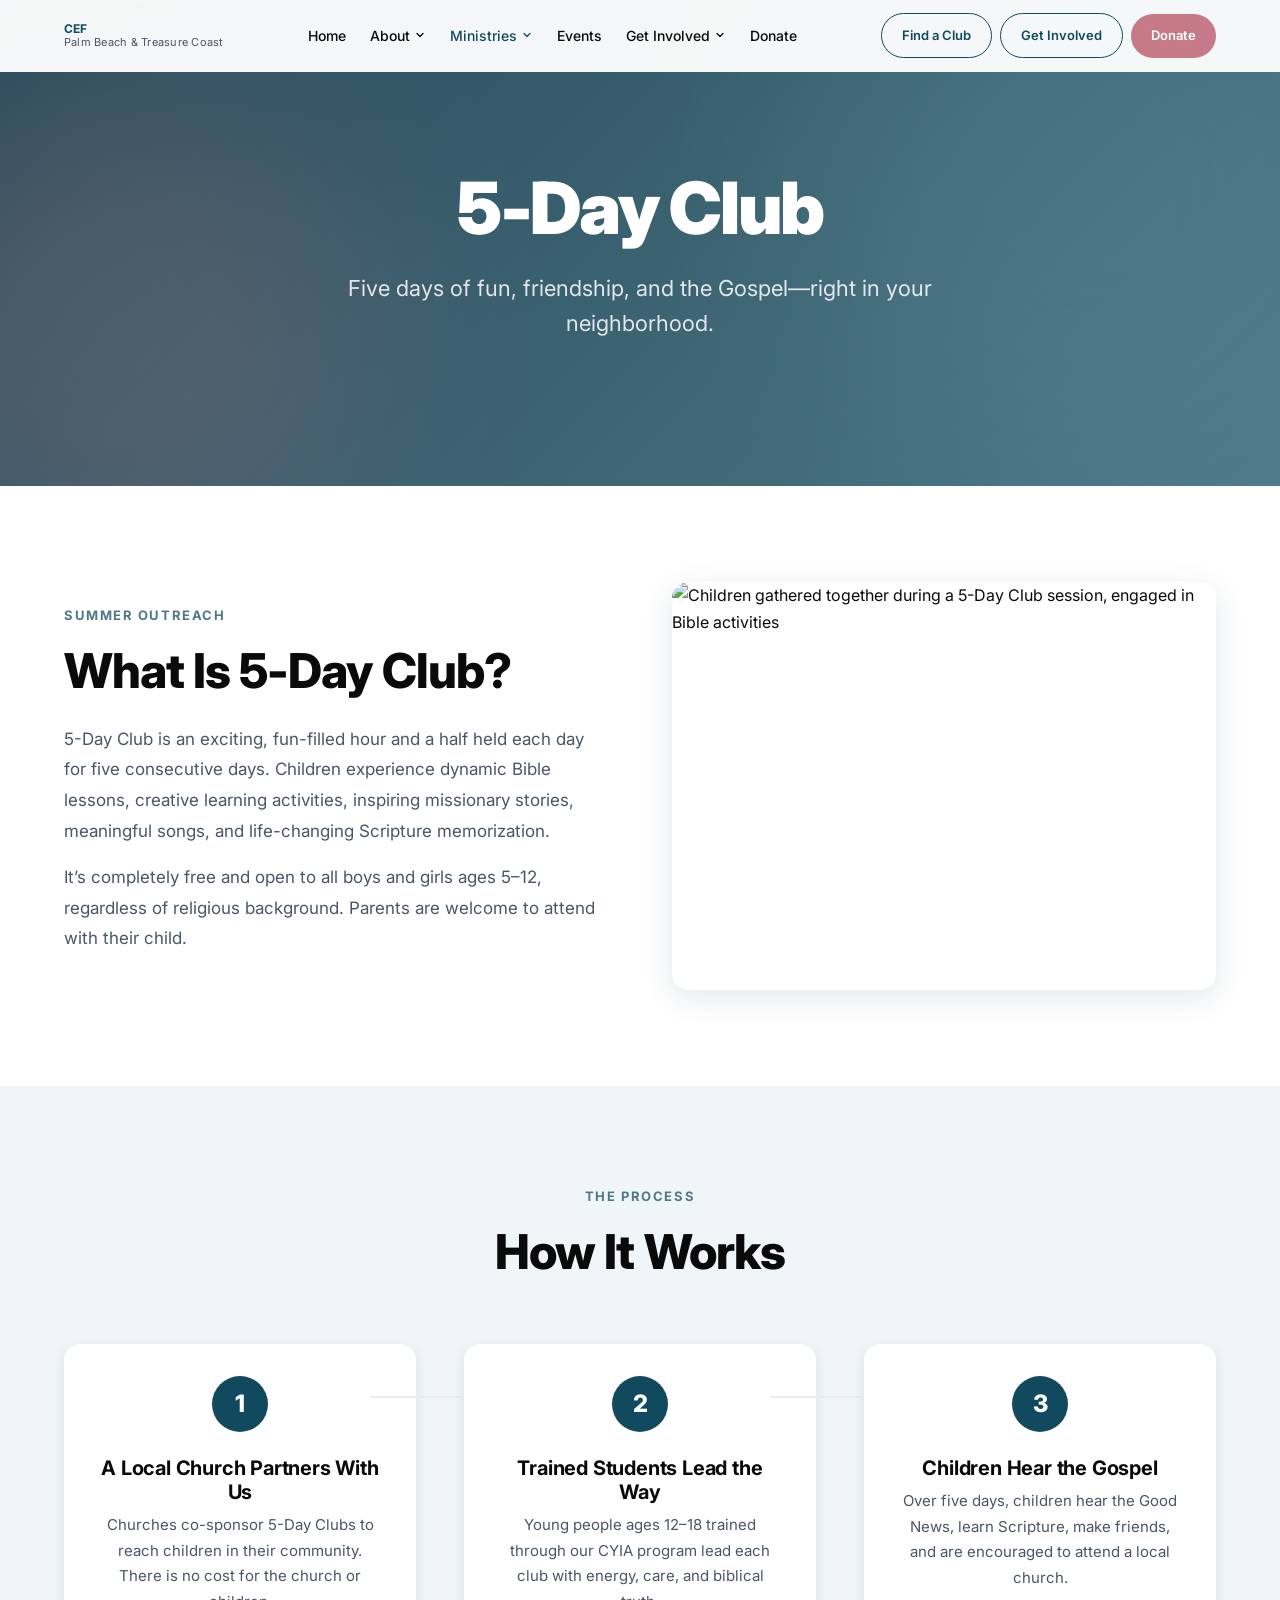
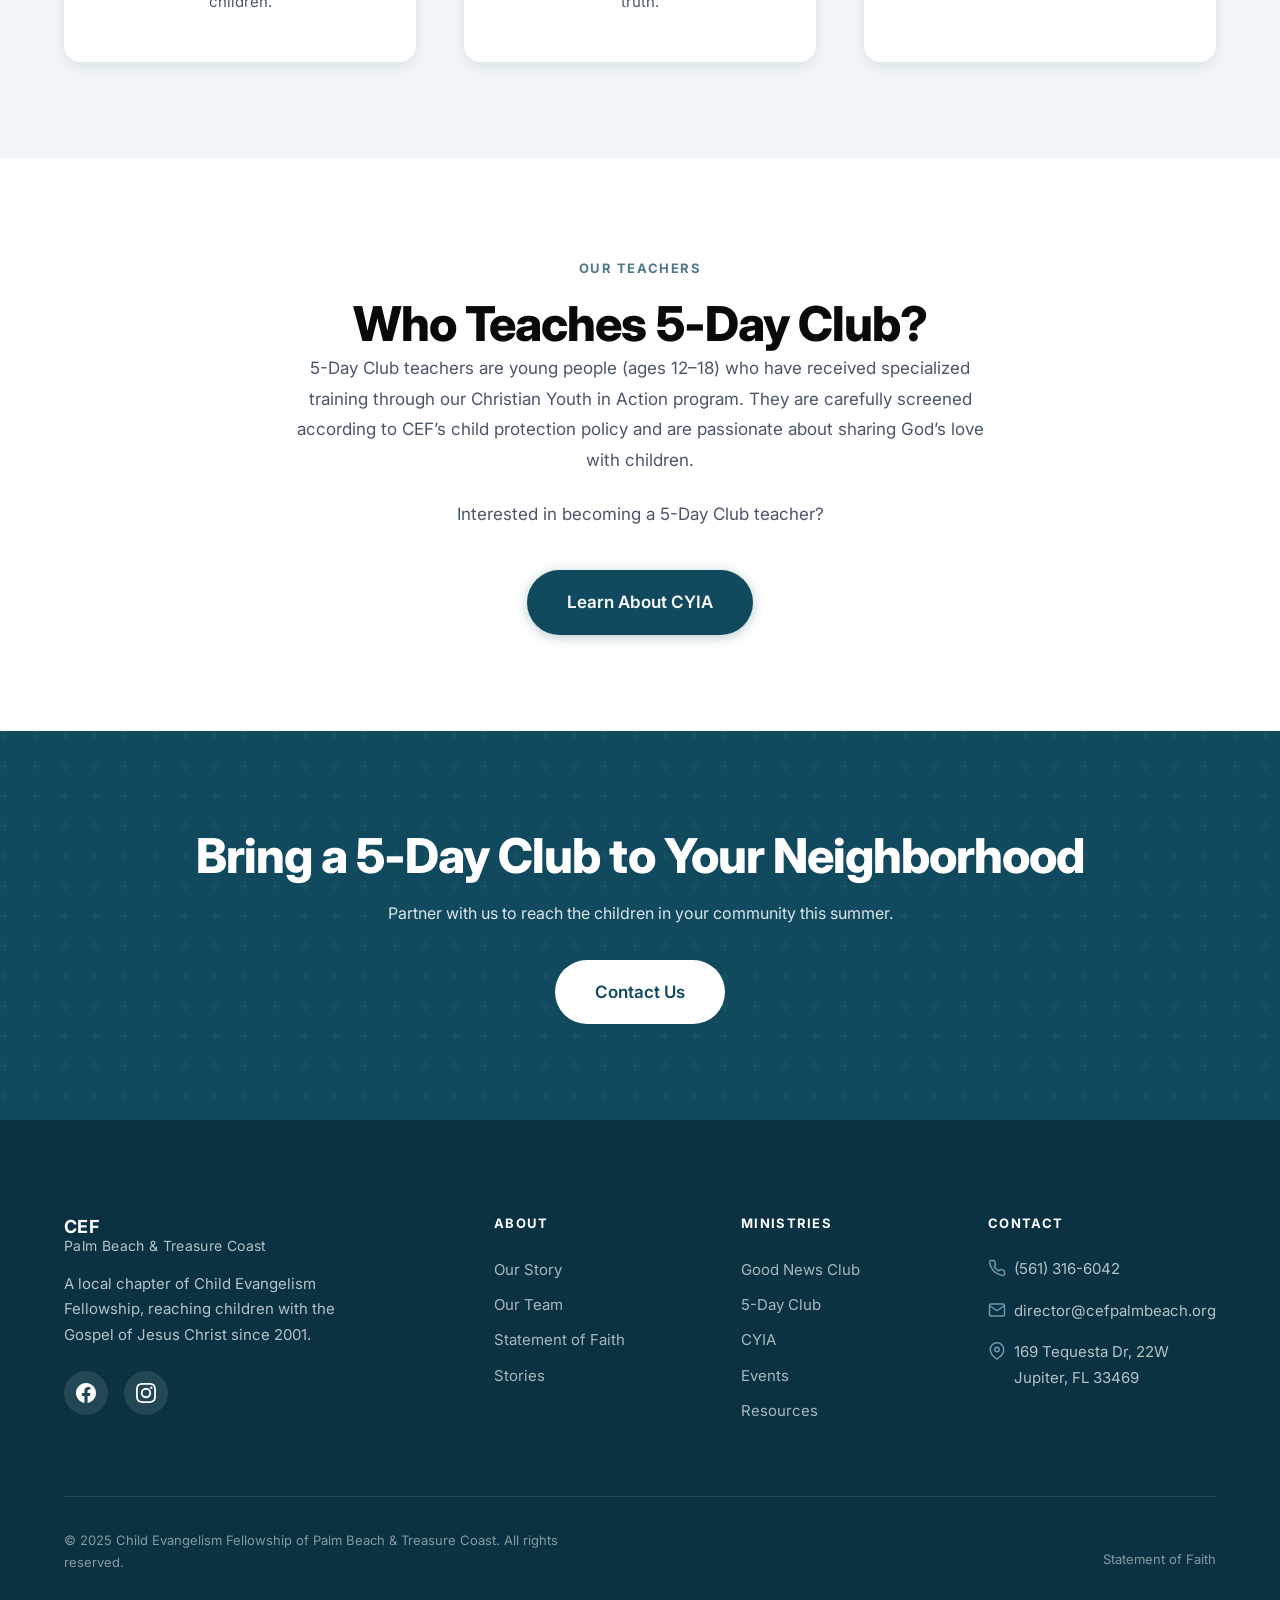
==== pages/5-day-club.html @ 7888cba0 "Initial build: CEF Palm Beach & Treasure Coast full site rebuild 14-page static site for Child Evang" ====
<!DOCTYPE html>
<html lang="en">
<head>
  <meta charset="UTF-8">
  <meta name="viewport" content="width=device-width, initial-scale=1.0">
  <title>5-Day Club | Summer Outreach | CEF Palm Beach</title>
  <meta name="description" content="5-Day Club brings exciting Bible lessons, songs, and activities to children ages 5-12 during five consecutive summer days across Palm Beach County.">
  <link rel="canonical" href="https://www.cefpalmbeach.org/pages/5-day-club.html">

  <!-- Open Graph -->
  <meta property="og:title" content="5-Day Club | Summer Outreach | CEF Palm Beach">
  <meta property="og:description" content="5-Day Club brings exciting Bible lessons, songs, and activities to children ages 5-12 during five consecutive summer days across Palm Beach County.">
  <meta property="og:type" content="website">
  <meta property="og:url" content="https://www.cefpalmbeach.org/pages/5-day-club.html">
  <meta property="og:image" content="https://www.cefpalmbeach.org/assets/images/5-day-club.jpg">
  <meta property="og:site_name" content="CEF Palm Beach &amp; Treasure Coast">

  <!-- Google Fonts -->
  <link rel="preconnect" href="https://fonts.googleapis.com">
  <link rel="preconnect" href="https://fonts.gstatic.com" crossorigin>
  <link href="https://fonts.googleapis.com/css2?family=Inter:wght@300;400;500;600;700;800;900&display=swap" rel="stylesheet">

  <!-- Styles -->
  <link rel="stylesheet" href="../css/styles.css">

  <!-- Page-Specific Styles -->
  <style>
    /* Two-Column Content Block */
    .content-split {
      display: grid;
      grid-template-columns: 1fr 1fr;
      gap: var(--space-3xl);
      align-items: center;
    }

    .content-split__text h2 {
      margin-bottom: var(--space-lg);
    }

    .content-split__text p {
      font-size: 1.0625rem;
      line-height: 1.8;
      color: var(--color-text-muted);
    }

    .content-split__image {
      border-radius: var(--radius-lg);
      overflow: hidden;
      box-shadow: var(--shadow-lg);
    }

    .content-split__image img {
      width: 100%;
      height: 100%;
      object-fit: cover;
      aspect-ratio: 4 / 3;
    }

    /* Steps Section */
    .steps {
      display: grid;
      grid-template-columns: repeat(3, 1fr);
      gap: var(--space-2xl);
      counter-reset: step-counter;
    }

    .step {
      text-align: center;
      padding: var(--space-xl);
      background: var(--color-white);
      border-radius: var(--radius-lg);
      box-shadow: var(--shadow-md);
      position: relative;
      transition: transform var(--duration-normal), box-shadow var(--duration-normal);
    }

    .step:hover {
      transform: translateY(-4px);
      box-shadow: var(--shadow-lg);
    }

    .step__number {
      counter-increment: step-counter;
      width: 56px;
      height: 56px;
      border-radius: 50%;
      background: var(--color-primary);
      color: var(--color-white);
      display: inline-flex;
      align-items: center;
      justify-content: center;
      font-size: 1.5rem;
      font-weight: 800;
      margin-bottom: var(--space-lg);
    }

    .step__title {
      font-size: 1.25rem;
      font-weight: 700;
      color: var(--color-text);
      margin-bottom: var(--space-sm);
    }

    .step__text {
      font-size: 0.9375rem;
      line-height: 1.7;
      color: var(--color-text-muted);
    }

    /* Who Teaches Section */
    .who-teaches {
      max-width: 720px;
      margin: 0 auto;
      text-align: center;
    }

    .who-teaches p {
      font-size: 1.0625rem;
      line-height: 1.8;
      color: var(--color-text-muted);
      margin-bottom: var(--space-lg);
    }

    .who-teaches .btn {
      margin-top: var(--space-md);
    }

    @media (max-width: 768px) {
      .content-split {
        grid-template-columns: 1fr;
        gap: var(--space-xl);
      }

      .content-split__image {
        order: -1;
      }

      .steps {
        grid-template-columns: 1fr;
        gap: var(--space-lg);
      }
    }
  </style>
</head>
<body>

  <!-- Skip Link -->
  <a href="#main-content" class="skip-link">Skip to main content</a>

  <!-- ============================================
       HEADER
       ============================================ -->
  <header class="header" role="banner">
    <div class="header__inner">
      <!-- Logo -->
      <a href="../index.html" class="header__logo" aria-label="CEF Palm Beach &amp; Treasure Coast - Home">
        <div class="header__logo-text">
          CEF
          <span>Palm Beach &amp; Treasure Coast</span>
        </div>
      </a>

      <!-- Desktop Navigation -->
      <nav class="nav" aria-label="Main navigation">
        <ul class="nav__list">
          <li class="nav__item">
            <a href="../index.html" class="nav__link">Home</a>
          </li>
          <li class="nav__item">
            <a href="our-team.html" class="nav__link" aria-haspopup="true" aria-expanded="false">
              About
              <svg xmlns="http://www.w3.org/2000/svg" viewBox="0 0 24 24" fill="none" stroke="currentColor" stroke-width="2.5" stroke-linecap="round" stroke-linejoin="round" aria-hidden="true"><polyline points="6 9 12 15 18 9"></polyline></svg>
            </a>
            <ul class="nav__dropdown" role="menu">
              <li><a href="../index.html#mission" class="nav__dropdown-link" role="menuitem">Our Story</a></li>
              <li><a href="statement-of-faith.html" class="nav__dropdown-link" role="menuitem">Statement of Faith</a></li>
              <li><a href="our-team.html" class="nav__dropdown-link" role="menuitem">Our Team</a></li>
              <li><a href="stories.html" class="nav__dropdown-link" role="menuitem">Stories</a></li>
            </ul>
          </li>
          <li class="nav__item">
            <a href="ministries.html" class="nav__link nav__link--active" aria-haspopup="true" aria-expanded="false">
              Ministries
              <svg xmlns="http://www.w3.org/2000/svg" viewBox="0 0 24 24" fill="none" stroke="currentColor" stroke-width="2.5" stroke-linecap="round" stroke-linejoin="round" aria-hidden="true"><polyline points="6 9 12 15 18 9"></polyline></svg>
            </a>
            <ul class="nav__dropdown" role="menu">
              <li><a href="good-news-club.html" class="nav__dropdown-link" role="menuitem">Good News Club</a></li>
              <li><a href="5-day-club.html" class="nav__dropdown-link" role="menuitem">5-Day Club</a></li>
              <li><a href="cyia.html" class="nav__dropdown-link" role="menuitem">CYIA</a></li>
              <li><a href="nextgen.html" class="nav__dropdown-link" role="menuitem">NextGen</a></li>
            </ul>
          </li>
          <li class="nav__item">
            <a href="events.html" class="nav__link">Events</a>
          </li>
          <li class="nav__item">
            <a href="volunteer.html" class="nav__link" aria-haspopup="true" aria-expanded="false">
              Get Involved
              <svg xmlns="http://www.w3.org/2000/svg" viewBox="0 0 24 24" fill="none" stroke="currentColor" stroke-width="2.5" stroke-linecap="round" stroke-linejoin="round" aria-hidden="true"><polyline points="6 9 12 15 18 9"></polyline></svg>
            </a>
            <ul class="nav__dropdown" role="menu">
              <li><a href="volunteer.html" class="nav__dropdown-link" role="menuitem">Volunteer</a></li>
              <li><a href="pray.html" class="nav__dropdown-link" role="menuitem">Pray</a></li>
              <li><a href="resources.html" class="nav__dropdown-link" role="menuitem">Resources</a></li>
            </ul>
          </li>
          <li class="nav__item">
            <a href="donate.html" class="nav__link">Donate</a>
          </li>
        </ul>
      </nav>

      <!-- Header CTAs -->
      <div class="header__ctas">
        <a href="good-news-club.html#find" class="header__cta header__cta--outline">Find a Club</a>
        <a href="volunteer.html" class="header__cta header__cta--outline">Get Involved</a>
        <a href="donate.html" class="header__cta header__cta--accent">Donate</a>
      </div>

      <!-- Mobile Menu Toggle -->
      <button class="menu-toggle" aria-label="Toggle navigation menu" aria-expanded="false" aria-controls="mobile-menu">
        <span></span>
        <span></span>
        <span></span>
      </button>
    </div>
  </header>

  <!-- Mobile Menu -->
  <nav class="mobile-menu" id="mobile-menu" aria-label="Mobile navigation">
    <ul class="mobile-menu__list">
      <li class="mobile-menu__item">
        <a href="../index.html" class="mobile-menu__link">Home</a>
      </li>
      <li class="mobile-menu__item">
        <a href="#" class="mobile-menu__link mobile-menu__toggle">
          About
          <svg xmlns="http://www.w3.org/2000/svg" width="20" height="20" viewBox="0 0 24 24" fill="none" stroke="currentColor" stroke-width="2" stroke-linecap="round" stroke-linejoin="round" aria-hidden="true"><polyline points="6 9 12 15 18 9"></polyline></svg>
        </a>
        <ul class="mobile-menu__sub">
          <li><a href="../index.html#mission">Our Story</a></li>
          <li><a href="statement-of-faith.html">Statement of Faith</a></li>
          <li><a href="our-team.html">Our Team</a></li>
          <li><a href="stories.html">Stories</a></li>
        </ul>
      </li>
      <li class="mobile-menu__item">
        <a href="#" class="mobile-menu__link mobile-menu__toggle">
          Ministries
          <svg xmlns="http://www.w3.org/2000/svg" width="20" height="20" viewBox="0 0 24 24" fill="none" stroke="currentColor" stroke-width="2" stroke-linecap="round" stroke-linejoin="round" aria-hidden="true"><polyline points="6 9 12 15 18 9"></polyline></svg>
        </a>
        <ul class="mobile-menu__sub">
          <li><a href="good-news-club.html">Good News Club</a></li>
          <li><a href="5-day-club.html">5-Day Club</a></li>
          <li><a href="cyia.html">CYIA</a></li>
          <li><a href="nextgen.html">NextGen</a></li>
        </ul>
      </li>
      <li class="mobile-menu__item">
        <a href="events.html" class="mobile-menu__link">Events</a>
      </li>
      <li class="mobile-menu__item">
        <a href="#" class="mobile-menu__link mobile-menu__toggle">
          Get Involved
          <svg xmlns="http://www.w3.org/2000/svg" width="20" height="20" viewBox="0 0 24 24" fill="none" stroke="currentColor" stroke-width="2" stroke-linecap="round" stroke-linejoin="round" aria-hidden="true"><polyline points="6 9 12 15 18 9"></polyline></svg>
        </a>
        <ul class="mobile-menu__sub">
          <li><a href="volunteer.html">Volunteer</a></li>
          <li><a href="pray.html">Pray</a></li>
          <li><a href="resources.html">Resources</a></li>
        </ul>
      </li>
      <li class="mobile-menu__item">
        <a href="donate.html" class="mobile-menu__link">Donate</a>
      </li>
    </ul>
    <div class="mobile-menu__ctas">
      <a href="good-news-club.html#find" class="btn btn--primary">Find a Club</a>
      <a href="volunteer.html" class="btn btn--secondary">Get Involved</a>
      <a href="donate.html" class="btn btn--accent">Donate</a>
    </div>
  </nav>

  <!-- ============================================
       MAIN CONTENT
       ============================================ -->
  <main id="main-content">

    <!-- ============================================
         HERO SECTION
         ============================================ -->
    <section class="hero hero--short" aria-labelledby="hero-heading">
      <div class="hero__bg">
        <img src="../assets/images/5-day-club.jpg"
             alt="Children enjoying outdoor activities during a 5-Day Club summer program"
             width="1920" height="1080">
      </div>
      <div class="hero__overlay"></div>
      <div class="hero__aurora"></div>

      <div class="hero__content">
        <h1 id="hero-heading" class="hero__title">5-Day Club</h1>
        <p class="hero__subtitle">
          Five days of fun, friendship, and the Gospel&mdash;right in your neighborhood.
        </p>
      </div>
    </section>

    <!-- ============================================
         WHAT IS 5-DAY CLUB
         ============================================ -->
    <section class="section" aria-labelledby="what-heading">
      <div class="container">
        <div class="content-split fade-up">
          <div class="content-split__text">
            <span class="section__label">Summer Outreach</span>
            <h2 id="what-heading">What Is 5-Day Club?</h2>
            <p>
              5-Day Club is an exciting, fun-filled hour and a half held each day for five consecutive days. Children experience dynamic Bible lessons, creative learning activities, inspiring missionary stories, meaningful songs, and life-changing Scripture memorization.
            </p>
            <p>
              It&rsquo;s completely free and open to all boys and girls ages 5&ndash;12, regardless of religious background. Parents are welcome to attend with their child.
            </p>
          </div>
          <div class="content-split__image">
            <img src="../assets/images/5-day-club.jpg"
                 alt="Children gathered together during a 5-Day Club session, engaged in Bible activities"
                 width="600" height="450"
                 loading="lazy">
          </div>
        </div>
      </div>
    </section>

    <!-- ============================================
         HOW IT WORKS
         ============================================ -->
    <section class="section section--alt" aria-labelledby="how-heading">
      <div class="container">
        <div class="section__header fade-up">
          <span class="section__label">The Process</span>
          <h2 id="how-heading">How It Works</h2>
        </div>

        <div class="steps stagger">

          <div class="step">
            <div class="step__number">1</div>
            <h3 class="step__title">A Local Church Partners With Us</h3>
            <p class="step__text">Churches co-sponsor 5-Day Clubs to reach children in their community. There is no cost for the church or children.</p>
          </div>

          <div class="step">
            <div class="step__number">2</div>
            <h3 class="step__title">Trained Students Lead the Way</h3>
            <p class="step__text">Young people ages 12&ndash;18 trained through our CYIA program lead each club with energy, care, and biblical truth.</p>
          </div>

          <div class="step">
            <div class="step__number">3</div>
            <h3 class="step__title">Children Hear the Gospel</h3>
            <p class="step__text">Over five days, children hear the Good News, learn Scripture, make friends, and are encouraged to attend a local church.</p>
          </div>

        </div>
      </div>
    </section>

    <!-- ============================================
         WHO TEACHES
         ============================================ -->
    <section class="section" aria-labelledby="teachers-heading">
      <div class="container">
        <div class="who-teaches fade-up">
          <span class="section__label">Our Teachers</span>
          <h2 id="teachers-heading">Who Teaches 5-Day Club?</h2>
          <p>
            5-Day Club teachers are young people (ages 12&ndash;18) who have received specialized training through our Christian Youth in Action program. They are carefully screened according to CEF&rsquo;s child protection policy and are passionate about sharing God&rsquo;s love with children.
          </p>
          <p>Interested in becoming a 5-Day Club teacher?</p>
          <a href="cyia.html" class="btn btn--primary btn--lg">Learn About CYIA</a>
        </div>
      </div>
    </section>

    <!-- ============================================
         CTA BANNER
         ============================================ -->
    <section class="cta-banner" aria-labelledby="cta-heading">
      <div class="container fade-up">
        <h2 id="cta-heading">Bring a 5-Day Club to Your Neighborhood</h2>
        <p>Partner with us to reach the children in your community this summer.</p>
        <a href="mailto:Director@cefpalmbeach.org" class="btn btn--white btn--lg">Contact Us</a>
      </div>
    </section>

  </main>

  <!-- ============================================
       FOOTER
       ============================================ -->
  <footer class="footer" role="contentinfo">
    <div class="container">
      <div class="footer__grid">

        <!-- Brand Column -->
        <div class="footer__brand">
          <div class="header__logo-text" style="font-size: 1.125rem; color: var(--color-white); margin-bottom: var(--space-md);">
            CEF
            <span style="color: rgba(255,255,255,0.7); font-size: 0.875rem;">Palm Beach &amp; Treasure Coast</span>
          </div>
          <p class="footer__tagline">
            A local chapter of Child Evangelism Fellowship, reaching children with the Gospel of Jesus Christ since 2001.
          </p>
          <div class="footer__social">
            <a href="https://www.facebook.com/cefpalmbeach" aria-label="Follow us on Facebook" target="_blank" rel="noopener noreferrer">
              <svg xmlns="http://www.w3.org/2000/svg" width="20" height="20" viewBox="0 0 24 24" fill="currentColor" aria-hidden="true">
                <path d="M24 12.073c0-6.627-5.373-12-12-12s-12 5.373-12 12c0 5.99 4.388 10.954 10.125 11.854v-8.385H7.078v-3.47h3.047V9.43c0-3.007 1.792-4.669 4.533-4.669 1.312 0 2.686.235 2.686.235v2.953H15.83c-1.491 0-1.956.925-1.956 1.874v2.25h3.328l-.532 3.47h-2.796v8.385C19.612 23.027 24 18.062 24 12.073z"/>
              </svg>
            </a>
            <a href="https://www.instagram.com/cefpalmbeach" aria-label="Follow us on Instagram" target="_blank" rel="noopener noreferrer">
              <svg xmlns="http://www.w3.org/2000/svg" width="20" height="20" viewBox="0 0 24 24" fill="currentColor" aria-hidden="true">
                <path d="M12 2.163c3.204 0 3.584.012 4.85.07 3.252.148 4.771 1.691 4.919 4.919.058 1.265.069 1.645.069 4.849 0 3.205-.012 3.584-.069 4.849-.149 3.225-1.664 4.771-4.919 4.919-1.266.058-1.644.07-4.85.07-3.204 0-3.584-.012-4.849-.07-3.26-.149-4.771-1.699-4.919-4.92-.058-1.265-.07-1.644-.07-4.849 0-3.204.013-3.583.07-4.849.149-3.227 1.664-4.771 4.919-4.919 1.266-.057 1.645-.069 4.849-.069zM12 0C8.741 0 8.333.014 7.053.072 2.695.272.273 2.69.073 7.052.014 8.333 0 8.741 0 12c0 3.259.014 3.668.072 4.948.2 4.358 2.618 6.78 6.98 6.98C8.333 23.986 8.741 24 12 24c3.259 0 3.668-.014 4.948-.072 4.354-.2 6.782-2.618 6.979-6.98.059-1.28.073-1.689.073-4.948 0-3.259-.014-3.667-.072-4.947-.196-4.354-2.617-6.78-6.979-6.98C15.668.014 15.259 0 12 0zm0 5.838a6.162 6.162 0 100 12.324 6.162 6.162 0 000-12.324zM12 16a4 4 0 110-8 4 4 0 010 8zm6.406-11.845a1.44 1.44 0 100 2.881 1.44 1.44 0 000-2.881z"/>
              </svg>
            </a>
          </div>
        </div>

        <!-- About Column -->
        <div>
          <h4 class="footer__col-title">About</h4>
          <ul class="footer__links">
            <li><a href="../index.html#mission">Our Story</a></li>
            <li><a href="our-team.html">Our Team</a></li>
            <li><a href="statement-of-faith.html">Statement of Faith</a></li>
            <li><a href="stories.html">Stories</a></li>
          </ul>
        </div>

        <!-- Ministries Column -->
        <div>
          <h4 class="footer__col-title">Ministries</h4>
          <ul class="footer__links">
            <li><a href="good-news-club.html">Good News Club</a></li>
            <li><a href="5-day-club.html">5-Day Club</a></li>
            <li><a href="cyia.html">CYIA</a></li>
            <li><a href="events.html">Events</a></li>
            <li><a href="resources.html">Resources</a></li>
          </ul>
        </div>

        <!-- Contact Column -->
        <div>
          <h4 class="footer__col-title">Contact</h4>
          <address style="font-style: normal;">
            <div class="footer__contact-item">
              <svg xmlns="http://www.w3.org/2000/svg" width="18" height="18" viewBox="0 0 24 24" fill="none" stroke="currentColor" stroke-width="2" stroke-linecap="round" stroke-linejoin="round" aria-hidden="true">
                <path d="M22 16.92v3a2 2 0 0 1-2.18 2 19.79 19.79 0 0 1-8.63-3.07 19.5 19.5 0 0 1-6-6 19.79 19.79 0 0 1-3.07-8.67A2 2 0 0 1 4.11 2h3a2 2 0 0 1 2 1.72 12.84 12.84 0 0 0 .7 2.81 2 2 0 0 1-.45 2.11L8.09 9.91a16 16 0 0 0 6 6l1.27-1.27a2 2 0 0 1 2.11-.45 12.84 12.84 0 0 0 2.81.7A2 2 0 0 1 22 16.92z"></path>
              </svg>
              <a href="tel:+15613166042">(561) 316-6042</a>
            </div>
            <div class="footer__contact-item">
              <svg xmlns="http://www.w3.org/2000/svg" width="18" height="18" viewBox="0 0 24 24" fill="none" stroke="currentColor" stroke-width="2" stroke-linecap="round" stroke-linejoin="round" aria-hidden="true">
                <path d="M4 4h16c1.1 0 2 .9 2 2v12c0 1.1-.9 2-2 2H4c-1.1 0-2-.9-2-2V6c0-1.1.9-2 2-2z"></path>
                <polyline points="22,6 12,13 2,6"></polyline>
              </svg>
              <a href="mailto:director@cefpalmbeach.org">director@cefpalmbeach.org</a>
            </div>
            <div class="footer__contact-item">
              <svg xmlns="http://www.w3.org/2000/svg" width="18" height="18" viewBox="0 0 24 24" fill="none" stroke="currentColor" stroke-width="2" stroke-linecap="round" stroke-linejoin="round" aria-hidden="true">
                <path d="M21 10c0 7-9 13-9 13s-9-6-9-13a9 9 0 0 1 18 0z"></path>
                <circle cx="12" cy="10" r="3"></circle>
              </svg>
              <span>169 Tequesta Dr, 22W<br>Jupiter, FL 33469</span>
            </div>
          </address>
        </div>

      </div>

      <!-- Footer Bottom -->
      <div class="footer__bottom">
        <p class="footer__copy">&copy; 2025 Child Evangelism Fellowship of Palm Beach &amp; Treasure Coast. All rights reserved.</p>
        <div class="footer__legal">
          <a href="statement-of-faith.html">Statement of Faith</a>
        </div>
      </div>
    </div>
  </footer>

  <!-- Scripts -->
  <script src="../js/main.js"></script>

</body>
</html>
---- css/styles.css ----
/* ============================================
   CEF Palm Beach & Treasure Coast
   Complete Design System & Styles
   ============================================ */

/* --- Google Fonts --- */
@import url('https://fonts.googleapis.com/css2?family=Inter:wght@300;400;500;600;700;800;900&display=swap');

/* --- CSS Custom Properties --- */
:root {
  /* Brand Colors */
  --color-primary: #114a5f;
  --color-primary-dark: #0a3242;
  --color-primary-light: #1a6580;
  --color-secondary: #4f7887;
  --color-secondary-light: #6a9aab;
  --color-accent: #c67a87;
  --color-accent-light: #e3a8b3;
  --color-white: #ffffff;
  --color-off-white: #f8fafb;
  --color-gray: #b8b8b8;
  --color-gray-light: #e8edef;
  --color-gray-dark: #6b7b82;
  --color-text: #0a0a0a;
  --color-text-muted: #4a5568;
  --color-text-light: #718096;
  --color-surface: #ffffff;
  --color-surface-alt: #f0f5f7;
  --color-border: #d4dfe3;
  --color-overlay: rgba(10, 50, 66, 0.85);

  /* Typography */
  --font-body: 'Inter', -apple-system, BlinkMacSystemFont, 'Segoe UI', sans-serif;
  --font-display: 'Inter', -apple-system, BlinkMacSystemFont, 'Segoe UI', sans-serif;

  /* Spacing Scale (8px base) */
  --space-xs: 4px;
  --space-sm: 8px;
  --space-md: 16px;
  --space-lg: 24px;
  --space-xl: 32px;
  --space-2xl: 48px;
  --space-3xl: 64px;
  --space-4xl: 96px;
  --space-5xl: 128px;

  /* Section Padding */
  --section-padding: 96px 0;
  --section-padding-mobile: 64px 0;

  /* Container */
  --container-max: 1200px;
  --container-padding: 24px;

  /* Radius */
  --radius-sm: 8px;
  --radius-md: 12px;
  --radius-lg: 16px;
  --radius-xl: 24px;
  --radius-full: 999px;

  /* Shadows */
  --shadow-sm: 0 1px 3px rgba(17, 74, 95, 0.08);
  --shadow-md: 0 4px 12px rgba(17, 74, 95, 0.1);
  --shadow-lg: 0 8px 30px rgba(17, 74, 95, 0.12);
  --shadow-xl: 0 16px 50px rgba(17, 74, 95, 0.15);

  /* Transitions */
  --ease-out: cubic-bezier(0.16, 1, 0.3, 1);
  --ease-in-out: cubic-bezier(0.65, 0, 0.35, 1);
  --duration-fast: 200ms;
  --duration-normal: 400ms;
  --duration-slow: 700ms;

  /* Header */
  --header-height: 72px;
}

/* --- Reset & Base --- */
*,
*::before,
*::after {
  box-sizing: border-box;
  margin: 0;
  padding: 0;
}

html {
  scroll-behavior: smooth;
  font-size: 16px;
  -webkit-text-size-adjust: 100%;
}

body {
  font-family: var(--font-body);
  font-size: 1rem;
  line-height: 1.7;
  color: var(--color-text);
  background-color: var(--color-white);
  -webkit-font-smoothing: antialiased;
  -moz-osx-font-smoothing: grayscale;
  overflow-x: hidden;
}

/* Skip Link */
.skip-link {
  position: absolute;
  top: -100%;
  left: var(--space-md);
  background: var(--color-primary);
  color: var(--color-white);
  padding: var(--space-sm) var(--space-md);
  border-radius: var(--radius-sm);
  z-index: 10000;
  font-weight: 600;
  text-decoration: none;
  transition: top var(--duration-fast);
}

.skip-link:focus {
  top: var(--space-md);
}

/* --- Typography --- */
h1, h2, h3, h4, h5, h6 {
  font-family: var(--font-display);
  line-height: 1.2;
  color: var(--color-text);
  font-weight: 800;
}

h1 {
  font-size: clamp(2.5rem, 5vw, 4rem);
  letter-spacing: -0.03em;
}

h2 {
  font-size: clamp(2rem, 4vw, 3rem);
  letter-spacing: -0.02em;
}

h3 {
  font-size: clamp(1.5rem, 3vw, 2rem);
  letter-spacing: -0.01em;
}

h4 {
  font-size: clamp(1.25rem, 2vw, 1.5rem);
}

h5 {
  font-size: 1.125rem;
  font-weight: 700;
}

h6 {
  font-size: 0.875rem;
  font-weight: 700;
  text-transform: uppercase;
  letter-spacing: 0.08em;
}

p {
  margin-bottom: var(--space-md);
  color: var(--color-text-muted);
  max-width: 68ch;
}

a {
  color: var(--color-primary);
  text-decoration: none;
  transition: color var(--duration-fast);
}

a:hover {
  color: var(--color-primary-light);
}

a:focus-visible {
  outline: 3px solid var(--color-secondary);
  outline-offset: 2px;
  border-radius: 2px;
}

img {
  max-width: 100%;
  height: auto;
  display: block;
}

/* --- Container --- */
.container {
  max-width: var(--container-max);
  margin: 0 auto;
  padding: 0 var(--container-padding);
}

.container--narrow {
  max-width: 800px;
}

.container--wide {
  max-width: 1400px;
}

/* --- Section --- */
.section {
  padding: var(--section-padding);
  position: relative;
}

.section--alt {
  background-color: var(--color-surface-alt);
}

.section--primary {
  background-color: var(--color-primary);
  color: var(--color-white);
}

.section--primary p {
  color: rgba(255, 255, 255, 0.85);
}

.section--primary h2,
.section--primary h3 {
  color: var(--color-white);
}

.section__label {
  display: inline-block;
  font-size: 0.8125rem;
  font-weight: 700;
  text-transform: uppercase;
  letter-spacing: 0.12em;
  color: var(--color-secondary);
  margin-bottom: var(--space-md);
}

.section--primary .section__label {
  color: var(--color-accent-light);
}

.section__header {
  text-align: center;
  margin-bottom: var(--space-3xl);
  max-width: 700px;
  margin-left: auto;
  margin-right: auto;
}

.section__header p {
  margin-left: auto;
  margin-right: auto;
}

/* --- Buttons --- */
.btn {
  display: inline-flex;
  align-items: center;
  justify-content: center;
  gap: var(--space-sm);
  padding: 14px 32px;
  font-family: var(--font-body);
  font-size: 0.9375rem;
  font-weight: 600;
  border: none;
  border-radius: var(--radius-full);
  cursor: pointer;
  text-decoration: none;
  transition: all var(--duration-normal) var(--ease-out);
  position: relative;
  overflow: hidden;
  min-height: 48px;
  min-width: 44px;
}

.btn:focus-visible {
  outline: 3px solid var(--color-secondary);
  outline-offset: 3px;
}

.btn--primary {
  background-color: var(--color-primary);
  color: var(--color-white);
  box-shadow: 0 2px 12px rgba(17, 74, 95, 0.3);
}

.btn--primary:hover {
  background-color: var(--color-primary-light);
  color: var(--color-white);
  transform: translateY(-2px);
  box-shadow: 0 6px 20px rgba(17, 74, 95, 0.35);
}

.btn--secondary {
  background-color: transparent;
  color: var(--color-primary);
  border: 2px solid var(--color-primary);
}

.btn--secondary:hover {
  background-color: var(--color-primary);
  color: var(--color-white);
  transform: translateY(-2px);
}

.btn--accent {
  background-color: var(--color-accent);
  color: var(--color-white);
  box-shadow: 0 2px 12px rgba(198, 122, 135, 0.3);
}

.btn--accent:hover {
  background-color: var(--color-accent-light);
  color: var(--color-white);
  transform: translateY(-2px);
  box-shadow: 0 6px 20px rgba(198, 122, 135, 0.35);
}

.btn--white {
  background-color: var(--color-white);
  color: var(--color-primary);
}

.btn--white:hover {
  background-color: var(--color-off-white);
  color: var(--color-primary);
  transform: translateY(-2px);
}

.btn--ghost {
  background: transparent;
  color: var(--color-white);
  border: 2px solid rgba(255, 255, 255, 0.4);
}

.btn--ghost:hover {
  background: rgba(255, 255, 255, 0.1);
  border-color: rgba(255, 255, 255, 0.8);
  color: var(--color-white);
}

.btn--sm {
  padding: 10px 24px;
  font-size: 0.875rem;
  min-height: 44px;
}

.btn--lg {
  padding: 18px 40px;
  font-size: 1.0625rem;
}

/* Shimmer effect on primary buttons */
.btn--primary::after {
  content: '';
  position: absolute;
  top: -50%;
  left: -100%;
  width: 60%;
  height: 200%;
  background: linear-gradient(90deg, transparent, rgba(255,255,255,0.15), transparent);
  transform: skewX(-20deg);
  transition: left 0.6s var(--ease-out);
}

.btn--primary:hover::after {
  left: 130%;
}

/* Pulsating effect for donate buttons */
.btn--pulse {
  animation: pulse-ring 2s ease-out infinite;
}

@keyframes pulse-ring {
  0% { box-shadow: 0 0 0 0 rgba(17, 74, 95, 0.4); }
  70% { box-shadow: 0 0 0 12px rgba(17, 74, 95, 0); }
  100% { box-shadow: 0 0 0 0 rgba(17, 74, 95, 0); }
}

/* --- Header / Navigation --- */
.header {
  position: fixed;
  top: 0;
  left: 0;
  right: 0;
  height: var(--header-height);
  z-index: 1000;
  background: rgba(255, 255, 255, 0.95);
  backdrop-filter: blur(12px);
  -webkit-backdrop-filter: blur(12px);
  border-bottom: 1px solid transparent;
  transition: all var(--duration-normal) var(--ease-out);
}

.header--scrolled {
  background: rgba(255, 255, 255, 0.98);
  border-bottom-color: var(--color-border);
  box-shadow: var(--shadow-sm);
}

.header__inner {
  display: flex;
  align-items: center;
  justify-content: space-between;
  height: 100%;
  max-width: var(--container-max);
  margin: 0 auto;
  padding: 0 var(--container-padding);
}

.header__logo {
  display: flex;
  align-items: center;
  gap: var(--space-sm);
  text-decoration: none;
  flex-shrink: 0;
}

.header__logo img {
  height: 44px;
  width: auto;
}

.header__logo-text {
  font-size: 0.75rem;
  font-weight: 700;
  color: var(--color-primary);
  line-height: 1.2;
  letter-spacing: 0.02em;
}

.header__logo-text span {
  display: block;
  font-weight: 400;
  font-size: 0.6875rem;
  color: var(--color-text-muted);
}

/* Desktop Navigation */
.nav {
  display: flex;
  align-items: center;
  gap: var(--space-xl);
}

.nav__list {
  display: flex;
  align-items: center;
  gap: var(--space-lg);
  list-style: none;
}

.nav__item {
  position: relative;
}

.nav__link {
  font-size: 0.875rem;
  font-weight: 500;
  color: var(--color-text);
  text-decoration: none;
  padding: var(--space-sm) 0;
  transition: color var(--duration-fast);
  display: flex;
  align-items: center;
  gap: 4px;
}

.nav__link:hover,
.nav__link--active {
  color: var(--color-primary);
}

.nav__link svg {
  width: 12px;
  height: 12px;
  transition: transform var(--duration-fast);
}

.nav__item:hover .nav__link svg {
  transform: rotate(180deg);
}

/* Dropdown */
.nav__dropdown {
  position: absolute;
  top: 100%;
  left: -12px;
  background: var(--color-white);
  border-radius: var(--radius-md);
  box-shadow: var(--shadow-lg);
  padding: var(--space-sm) 0;
  min-width: 220px;
  opacity: 0;
  visibility: hidden;
  transform: translateY(8px);
  transition: all var(--duration-fast) var(--ease-out);
  border: 1px solid var(--color-border);
}

.nav__item:hover .nav__dropdown {
  opacity: 1;
  visibility: visible;
  transform: translateY(0);
}

.nav__dropdown-link {
  display: block;
  padding: 10px 20px;
  font-size: 0.875rem;
  color: var(--color-text-muted);
  transition: all var(--duration-fast);
}

.nav__dropdown-link:hover {
  background-color: var(--color-surface-alt);
  color: var(--color-primary);
}

/* Header CTAs */
.header__ctas {
  display: flex;
  align-items: center;
  gap: var(--space-sm);
}

.header__cta {
  padding: 10px 20px;
  font-size: 0.8125rem;
  border-radius: var(--radius-full);
  font-weight: 600;
  text-decoration: none;
  transition: all var(--duration-fast) var(--ease-out);
  min-height: 44px;
  display: flex;
  align-items: center;
}

.header__cta--outline {
  color: var(--color-primary);
  border: 1.5px solid var(--color-primary);
}

.header__cta--outline:hover {
  background: var(--color-primary);
  color: var(--color-white);
}

.header__cta--filled {
  background: var(--color-primary);
  color: var(--color-white);
}

.header__cta--filled:hover {
  background: var(--color-primary-light);
  color: var(--color-white);
}

.header__cta--accent {
  background: var(--color-accent);
  color: var(--color-white);
}

.header__cta--accent:hover {
  background: var(--color-accent-light);
  color: var(--color-white);
}

/* Mobile Menu Toggle */
.menu-toggle {
  display: none;
  flex-direction: column;
  gap: 5px;
  background: none;
  border: none;
  cursor: pointer;
  padding: var(--space-sm);
  min-width: 44px;
  min-height: 44px;
  justify-content: center;
  align-items: center;
}

.menu-toggle span {
  display: block;
  width: 24px;
  height: 2px;
  background: var(--color-text);
  border-radius: 2px;
  transition: all var(--duration-fast) var(--ease-out);
}

.menu-toggle--open span:nth-child(1) {
  transform: rotate(45deg) translate(5px, 5px);
}

.menu-toggle--open span:nth-child(2) {
  opacity: 0;
}

.menu-toggle--open span:nth-child(3) {
  transform: rotate(-45deg) translate(5px, -5px);
}

/* Mobile Menu */
.mobile-menu {
  display: none;
  position: fixed;
  top: var(--header-height);
  left: 0;
  right: 0;
  bottom: 0;
  background: var(--color-white);
  z-index: 999;
  overflow-y: auto;
  padding: var(--space-xl) var(--container-padding);
  opacity: 0;
  transform: translateY(-10px);
  transition: all var(--duration-normal) var(--ease-out);
}

.mobile-menu--open {
  display: block;
  opacity: 1;
  transform: translateY(0);
}

.mobile-menu__list {
  list-style: none;
}

.mobile-menu__item {
  border-bottom: 1px solid var(--color-gray-light);
}

.mobile-menu__link {
  display: flex;
  align-items: center;
  justify-content: space-between;
  padding: var(--space-md) 0;
  font-size: 1.125rem;
  font-weight: 600;
  color: var(--color-text);
  text-decoration: none;
  min-height: 48px;
}

.mobile-menu__sub {
  list-style: none;
  padding-left: var(--space-lg);
  padding-bottom: var(--space-md);
  display: none;
}

.mobile-menu__sub--open {
  display: block;
}

.mobile-menu__sub a {
  display: block;
  padding: var(--space-sm) 0;
  color: var(--color-text-muted);
  font-size: 1rem;
  font-weight: 400;
}

.mobile-menu__ctas {
  display: flex;
  flex-direction: column;
  gap: var(--space-sm);
  margin-top: var(--space-xl);
}

/* --- Hero --- */
.hero {
  position: relative;
  min-height: 85vh;
  display: flex;
  align-items: center;
  justify-content: center;
  overflow: hidden;
  padding: calc(var(--header-height) + var(--space-4xl)) var(--container-padding) var(--space-4xl);
}

.hero--short {
  min-height: 50vh;
}

.hero__bg {
  position: absolute;
  inset: 0;
  z-index: 0;
}

.hero__bg img {
  width: 100%;
  height: 100%;
  object-fit: cover;
}

.hero__overlay {
  position: absolute;
  inset: 0;
  background: linear-gradient(135deg, rgba(10, 50, 66, 0.88) 0%, rgba(17, 74, 95, 0.75) 100%);
  z-index: 1;
}

/* Soft Aurora Background Effect */
.hero__aurora {
  position: absolute;
  inset: 0;
  z-index: 1;
  overflow: hidden;
}

.hero__aurora::before,
.hero__aurora::after {
  content: '';
  position: absolute;
  border-radius: 50%;
  filter: blur(100px);
  opacity: 0.2;
  animation: aurora-float 12s ease-in-out infinite alternate;
}

.hero__aurora::before {
  width: 600px;
  height: 600px;
  background: var(--color-secondary-light);
  top: -20%;
  right: -10%;
}

.hero__aurora::after {
  width: 500px;
  height: 500px;
  background: var(--color-accent);
  bottom: -20%;
  left: -10%;
  animation-delay: -6s;
}

@keyframes aurora-float {
  0% { transform: translate(0, 0) scale(1); }
  100% { transform: translate(30px, -30px) scale(1.1); }
}

.hero__content {
  position: relative;
  z-index: 2;
  text-align: center;
  max-width: 800px;
  margin: 0 auto;
}

.hero__label {
  display: inline-block;
  font-size: 0.8125rem;
  font-weight: 600;
  text-transform: uppercase;
  letter-spacing: 0.15em;
  color: var(--color-accent-light);
  margin-bottom: var(--space-lg);
  padding: var(--space-xs) var(--space-md);
  border: 1px solid rgba(227, 168, 179, 0.3);
  border-radius: var(--radius-full);
  background: rgba(227, 168, 179, 0.08);
}

.hero__title {
  font-size: clamp(2.5rem, 6vw, 4.5rem);
  font-weight: 900;
  color: var(--color-white);
  line-height: 1.1;
  margin-bottom: var(--space-lg);
  letter-spacing: -0.03em;
}

.hero__title em {
  font-style: normal;
  color: var(--color-accent-light);
}

.hero__subtitle {
  font-size: clamp(1.125rem, 2.5vw, 1.375rem);
  color: rgba(255, 255, 255, 0.85);
  line-height: 1.6;
  margin-bottom: var(--space-2xl);
  max-width: 600px;
  margin-left: auto;
  margin-right: auto;
  font-weight: 400;
}

.hero__ctas {
  display: flex;
  gap: var(--space-md);
  justify-content: center;
  flex-wrap: wrap;
}

.hero__scroll {
  position: absolute;
  bottom: var(--space-xl);
  left: 50%;
  transform: translateX(-50%);
  z-index: 2;
  display: flex;
  flex-direction: column;
  align-items: center;
  gap: var(--space-sm);
  color: rgba(255, 255, 255, 0.6);
  font-size: 0.75rem;
  letter-spacing: 0.1em;
  text-transform: uppercase;
}

.hero__scroll-line {
  width: 1px;
  height: 40px;
  background: linear-gradient(to bottom, rgba(255,255,255,0.6), transparent);
  animation: scroll-pulse 2s ease-in-out infinite;
}

@keyframes scroll-pulse {
  0%, 100% { opacity: 0.4; transform: scaleY(0.6); }
  50% { opacity: 1; transform: scaleY(1); }
}

/* --- Cards --- */
.card {
  background: var(--color-surface);
  border-radius: var(--radius-lg);
  overflow: hidden;
  transition: all var(--duration-normal) var(--ease-out);
  border: 1px solid var(--color-border);
}

.card:hover {
  transform: translateY(-4px);
  box-shadow: var(--shadow-lg);
}

.card__image {
  width: 100%;
  aspect-ratio: 16 / 10;
  object-fit: cover;
}

.card__body {
  padding: var(--space-xl);
}

.card__label {
  font-size: 0.75rem;
  font-weight: 700;
  text-transform: uppercase;
  letter-spacing: 0.08em;
  color: var(--color-secondary);
  margin-bottom: var(--space-sm);
}

.card__title {
  font-size: 1.375rem;
  font-weight: 700;
  margin-bottom: var(--space-sm);
  color: var(--color-text);
}

.card__text {
  font-size: 0.9375rem;
  color: var(--color-text-muted);
  margin-bottom: var(--space-md);
}

.card__link {
  display: inline-flex;
  align-items: center;
  gap: var(--space-xs);
  font-weight: 600;
  font-size: 0.9375rem;
  color: var(--color-primary);
}

.card__link svg {
  width: 16px;
  height: 16px;
  transition: transform var(--duration-fast);
}

.card__link:hover svg {
  transform: translateX(4px);
}

/* Spotlight Card Effect */
.spotlight-card {
  position: relative;
  overflow: hidden;
}

.spotlight-card::before {
  content: '';
  position: absolute;
  width: 200px;
  height: 200px;
  background: radial-gradient(circle, rgba(17, 74, 95, 0.1), transparent 70%);
  border-radius: 50%;
  pointer-events: none;
  opacity: 0;
  transition: opacity var(--duration-fast);
  transform: translate(-50%, -50%);
}

.spotlight-card:hover::before {
  opacity: 1;
}

/* --- Grid Layouts --- */
.grid {
  display: grid;
  gap: var(--space-xl);
}

.grid--2 { grid-template-columns: repeat(2, 1fr); }
.grid--3 { grid-template-columns: repeat(3, 1fr); }
.grid--4 { grid-template-columns: repeat(4, 1fr); }

/* --- Impact Stats --- */
.stats {
  display: grid;
  grid-template-columns: repeat(4, 1fr);
  gap: var(--space-xl);
  text-align: center;
}

.stat {
  padding: var(--space-xl);
}

.stat__number {
  font-size: clamp(2.5rem, 5vw, 3.5rem);
  font-weight: 900;
  color: var(--color-primary);
  line-height: 1;
  margin-bottom: var(--space-sm);
  letter-spacing: -0.03em;
}

.section--primary .stat__number {
  color: var(--color-white);
}

.stat__label {
  font-size: 0.9375rem;
  font-weight: 500;
  color: var(--color-text-muted);
}

.section--primary .stat__label {
  color: rgba(255, 255, 255, 0.75);
}

/* --- Testimonials --- */
.testimonial-carousel {
  position: relative;
  max-width: 800px;
  margin: 0 auto;
}

.testimonial {
  text-align: center;
  padding: var(--space-xl);
}

.testimonial__quote {
  font-size: clamp(1.125rem, 2vw, 1.375rem);
  font-weight: 400;
  color: var(--color-text);
  line-height: 1.7;
  margin-bottom: var(--space-xl);
  font-style: italic;
  position: relative;
}

.testimonial__quote::before {
  content: '\201C';
  font-size: 4rem;
  color: var(--color-secondary-light);
  position: absolute;
  top: -20px;
  left: 50%;
  transform: translateX(-50%);
  line-height: 1;
  opacity: 0.4;
}

.testimonial__author {
  font-weight: 600;
  color: var(--color-text);
}

.testimonial__role {
  font-size: 0.875rem;
  color: var(--color-text-muted);
}

/* Carousel dots */
.carousel-dots {
  display: flex;
  justify-content: center;
  gap: var(--space-sm);
  margin-top: var(--space-xl);
}

.carousel-dot {
  width: 10px;
  height: 10px;
  border-radius: 50%;
  border: none;
  background: var(--color-gray-light);
  cursor: pointer;
  transition: all var(--duration-fast);
  min-width: 44px;
  min-height: 44px;
  display: flex;
  align-items: center;
  justify-content: center;
  padding: 0;
}

.carousel-dot::after {
  content: '';
  width: 10px;
  height: 10px;
  border-radius: 50%;
  background: var(--color-gray-light);
  transition: all var(--duration-fast);
}

.carousel-dot--active::after,
.carousel-dot:hover::after {
  background: var(--color-primary);
  transform: scale(1.2);
}

/* --- Team --- */
.team-grid {
  display: grid;
  grid-template-columns: repeat(auto-fill, minmax(280px, 1fr));
  gap: var(--space-xl);
}

.team-card {
  text-align: center;
  padding: var(--space-2xl) var(--space-xl);
  background: var(--color-surface);
  border-radius: var(--radius-lg);
  border: 1px solid var(--color-border);
  transition: all var(--duration-normal) var(--ease-out);
}

.team-card:hover {
  transform: translateY(-4px);
  box-shadow: var(--shadow-lg);
}

.team-card__photo {
  width: 140px;
  height: 140px;
  border-radius: 50%;
  object-fit: cover;
  margin: 0 auto var(--space-lg);
  border: 4px solid var(--color-surface-alt);
}

.team-card__name {
  font-size: 1.25rem;
  font-weight: 700;
  margin-bottom: var(--space-xs);
}

.team-card__role {
  font-size: 0.875rem;
  font-weight: 600;
  color: var(--color-secondary);
  margin-bottom: var(--space-md);
  text-transform: uppercase;
  letter-spacing: 0.05em;
}

.team-card__bio {
  font-size: 0.9375rem;
  color: var(--color-text-muted);
  line-height: 1.6;
}

.team-card__contact {
  margin-top: var(--space-md);
  display: flex;
  justify-content: center;
  gap: var(--space-md);
}

.team-card__contact a {
  font-size: 0.875rem;
  color: var(--color-primary);
  font-weight: 500;
}

/* --- Stepper / Steps --- */
.steps {
  display: grid;
  grid-template-columns: repeat(3, 1fr);
  gap: var(--space-xl);
  counter-reset: step-counter;
}

.step {
  text-align: center;
  padding: var(--space-2xl) var(--space-xl);
  position: relative;
  counter-increment: step-counter;
}

.step__number {
  width: 64px;
  height: 64px;
  border-radius: 50%;
  background: var(--color-primary);
  color: var(--color-white);
  display: flex;
  align-items: center;
  justify-content: center;
  font-size: 1.5rem;
  font-weight: 800;
  margin: 0 auto var(--space-lg);
}

.step__title {
  font-size: 1.25rem;
  font-weight: 700;
  margin-bottom: var(--space-sm);
}

.step__text {
  font-size: 0.9375rem;
  color: var(--color-text-muted);
}

/* Connector line between steps */
.step:not(:last-child)::after {
  content: '';
  position: absolute;
  top: 52px;
  right: -13%;
  width: 26%;
  height: 2px;
  background: var(--color-gray-light);
}

/* --- Accordion --- */
.accordion {
  border: 1px solid var(--color-border);
  border-radius: var(--radius-lg);
  overflow: hidden;
}

.accordion__item {
  border-bottom: 1px solid var(--color-border);
}

.accordion__item:last-child {
  border-bottom: none;
}

.accordion__trigger {
  display: flex;
  align-items: center;
  justify-content: space-between;
  width: 100%;
  padding: var(--space-lg) var(--space-xl);
  background: none;
  border: none;
  font-family: var(--font-body);
  font-size: 1rem;
  font-weight: 600;
  color: var(--color-text);
  cursor: pointer;
  text-align: left;
  min-height: 48px;
  transition: background var(--duration-fast);
}

.accordion__trigger:hover {
  background: var(--color-surface-alt);
}

.accordion__trigger:focus-visible {
  outline: 3px solid var(--color-secondary);
  outline-offset: -3px;
}

.accordion__icon {
  width: 20px;
  height: 20px;
  transition: transform var(--duration-normal) var(--ease-out);
  flex-shrink: 0;
  color: var(--color-secondary);
}

.accordion__item--open .accordion__icon {
  transform: rotate(180deg);
}

.accordion__content {
  max-height: 0;
  overflow: hidden;
  transition: max-height var(--duration-normal) var(--ease-out);
}

.accordion__body {
  padding: 0 var(--space-xl) var(--space-xl);
}

/* --- CTA Banner --- */
.cta-banner {
  background: var(--color-primary);
  padding: var(--space-4xl) var(--container-padding);
  text-align: center;
  position: relative;
  overflow: hidden;
}

.cta-banner::before {
  content: '';
  position: absolute;
  top: 0;
  left: 0;
  right: 0;
  bottom: 0;
  background: url("data:image/svg+xml,%3Csvg width='60' height='60' viewBox='0 0 60 60' xmlns='http://www.w3.org/2000/svg'%3E%3Cg fill='none' fill-rule='evenodd'%3E%3Cg fill='%23ffffff' fill-opacity='0.03'%3E%3Cpath d='M36 34v-4h-2v4h-4v2h4v4h2v-4h4v-2h-4zm0-30V0h-2v4h-4v2h4v4h2V6h4V4h-4zM6 34v-4H4v4H0v2h4v4h2v-4h4v-2H6zM6 4V0H4v4H0v2h4v4h2V6h4V4H6z'/%3E%3C/g%3E%3C/g%3E%3C/svg%3E");
}

/* Wave bottom decoration */
.cta-banner__wave {
  position: absolute;
  bottom: 0;
  left: 0;
  right: 0;
}

.cta-banner h2 {
  color: var(--color-white);
  margin-bottom: var(--space-md);
  position: relative;
  z-index: 1;
}

.cta-banner p {
  color: rgba(255, 255, 255, 0.85);
  margin: 0 auto var(--space-xl);
  position: relative;
  z-index: 1;
}

.cta-banner .btn {
  position: relative;
  z-index: 1;
}

/* --- Footer --- */
.footer {
  background: var(--color-primary-dark);
  color: rgba(255, 255, 255, 0.85);
  padding: var(--space-4xl) 0 var(--space-xl);
}

.footer__grid {
  display: grid;
  grid-template-columns: 2fr 1fr 1fr 1fr;
  gap: var(--space-3xl);
  margin-bottom: var(--space-3xl);
}

.footer__brand {
  max-width: 320px;
}

.footer__logo {
  height: 56px;
  width: auto;
  margin-bottom: var(--space-lg);
}

.footer__tagline {
  font-size: 0.9375rem;
  line-height: 1.7;
  color: rgba(255, 255, 255, 0.7);
  margin-bottom: var(--space-lg);
}

.footer__social {
  display: flex;
  gap: var(--space-md);
}

.footer__social a {
  width: 44px;
  height: 44px;
  border-radius: 50%;
  background: rgba(255, 255, 255, 0.1);
  display: flex;
  align-items: center;
  justify-content: center;
  color: var(--color-white);
  transition: all var(--duration-fast);
}

.footer__social a:hover {
  background: rgba(255, 255, 255, 0.2);
  transform: translateY(-2px);
}

.footer__social svg {
  width: 20px;
  height: 20px;
}

.footer__col-title {
  font-size: 0.8125rem;
  font-weight: 700;
  text-transform: uppercase;
  letter-spacing: 0.1em;
  color: var(--color-white);
  margin-bottom: var(--space-lg);
}

.footer__links {
  list-style: none;
}

.footer__links li {
  margin-bottom: var(--space-sm);
}

.footer__links a {
  font-size: 0.9375rem;
  color: rgba(255, 255, 255, 0.65);
  transition: color var(--duration-fast);
}

.footer__links a:hover {
  color: var(--color-white);
}

.footer__contact-item {
  display: flex;
  align-items: flex-start;
  gap: var(--space-sm);
  margin-bottom: var(--space-md);
  font-size: 0.9375rem;
  color: rgba(255, 255, 255, 0.7);
}

.footer__contact-item svg {
  width: 18px;
  height: 18px;
  flex-shrink: 0;
  margin-top: 3px;
  color: var(--color-secondary-light);
}

.footer__contact-item a {
  color: rgba(255, 255, 255, 0.7);
}

.footer__contact-item a:hover {
  color: var(--color-white);
}

.footer__bottom {
  border-top: 1px solid rgba(255, 255, 255, 0.1);
  padding-top: var(--space-xl);
  display: flex;
  align-items: center;
  justify-content: space-between;
  flex-wrap: wrap;
  gap: var(--space-md);
}

.footer__copy {
  font-size: 0.8125rem;
  color: rgba(255, 255, 255, 0.5);
}

.footer__legal {
  display: flex;
  gap: var(--space-lg);
}

.footer__legal a {
  font-size: 0.8125rem;
  color: rgba(255, 255, 255, 0.5);
}

.footer__legal a:hover {
  color: var(--color-white);
}

/* --- Scroll Animations --- */
.fade-up {
  opacity: 0;
  transform: translateY(30px);
  transition: opacity var(--duration-slow) var(--ease-out),
              transform var(--duration-slow) var(--ease-out);
}

.fade-up.visible {
  opacity: 1;
  transform: translateY(0);
}

.fade-in {
  opacity: 0;
  transition: opacity var(--duration-slow) var(--ease-out);
}

.fade-in.visible {
  opacity: 1;
}

.stagger > * {
  opacity: 0;
  transform: translateY(20px);
  transition: opacity var(--duration-slow) var(--ease-out),
              transform var(--duration-slow) var(--ease-out);
}

.stagger.visible > *:nth-child(1) { transition-delay: 0ms; }
.stagger.visible > *:nth-child(2) { transition-delay: 100ms; }
.stagger.visible > *:nth-child(3) { transition-delay: 200ms; }
.stagger.visible > *:nth-child(4) { transition-delay: 300ms; }
.stagger.visible > *:nth-child(5) { transition-delay: 400ms; }
.stagger.visible > *:nth-child(6) { transition-delay: 500ms; }

.stagger.visible > * {
  opacity: 1;
  transform: translateY(0);
}

/* Text highlight animation */
.text-highlight {
  background: linear-gradient(120deg, rgba(79, 120, 135, 0.15) 0%, rgba(79, 120, 135, 0.15) 100%);
  background-repeat: no-repeat;
  background-size: 0% 100%;
  background-position: 0 88%;
  transition: background-size 0.6s var(--ease-out);
  padding: 0 4px;
}

.text-highlight.visible {
  background-size: 100% 100%;
}

/* Count up animation */
.count-up {
  font-variant-numeric: tabular-nums;
}

/* --- Utilities --- */
.text-center { text-align: center; }
.text-left { text-align: left; }
.text-white { color: var(--color-white); }
.text-primary { color: var(--color-primary); }
.text-muted { color: var(--color-text-muted); }
.mt-xs { margin-top: var(--space-xs); }
.mt-sm { margin-top: var(--space-sm); }
.mt-md { margin-top: var(--space-md); }
.mt-lg { margin-top: var(--space-lg); }
.mt-xl { margin-top: var(--space-xl); }
.mt-2xl { margin-top: var(--space-2xl); }
.mb-sm { margin-bottom: var(--space-sm); }
.mb-md { margin-bottom: var(--space-md); }
.mb-lg { margin-bottom: var(--space-lg); }
.mb-xl { margin-bottom: var(--space-xl); }
.mb-2xl { margin-bottom: var(--space-2xl); }
.mx-auto { margin-left: auto; margin-right: auto; }
.sr-only {
  position: absolute;
  width: 1px;
  height: 1px;
  padding: 0;
  margin: -1px;
  overflow: hidden;
  clip: rect(0, 0, 0, 0);
  white-space: nowrap;
  border: 0;
}

/* --- Responsive --- */
@media (max-width: 1024px) {
  .nav__list,
  .header__ctas { display: none; }
  .menu-toggle { display: flex; }

  .footer__grid {
    grid-template-columns: 1fr 1fr;
    gap: var(--space-2xl);
  }

  .stats {
    grid-template-columns: repeat(2, 1fr);
  }

  .steps {
    grid-template-columns: 1fr;
    max-width: 400px;
    margin: 0 auto;
  }

  .step:not(:last-child)::after {
    display: none;
  }

  .grid--3 {
    grid-template-columns: repeat(2, 1fr);
  }

  .grid--4 {
    grid-template-columns: repeat(2, 1fr);
  }
}

@media (max-width: 768px) {
  :root {
    --section-padding: 64px 0;
    --container-padding: 20px;
  }

  .hero {
    min-height: 75vh;
    padding-top: calc(var(--header-height) + var(--space-3xl));
  }

  .hero--short {
    min-height: 40vh;
  }

  .hero__ctas {
    flex-direction: column;
    align-items: center;
  }

  .hero__ctas .btn {
    width: 100%;
    max-width: 300px;
  }

  .grid--2,
  .grid--3,
  .grid--4 {
    grid-template-columns: 1fr;
  }

  .stats {
    grid-template-columns: 1fr 1fr;
    gap: var(--space-md);
  }

  .footer__grid {
    grid-template-columns: 1fr;
    gap: var(--space-2xl);
  }

  .footer__bottom {
    flex-direction: column;
    text-align: center;
  }
}

@media (max-width: 480px) {
  .stats {
    grid-template-columns: 1fr;
  }
}

/* Reduced motion */
@media (prefers-reduced-motion: reduce) {
  *,
  *::before,
  *::after {
    animation-duration: 0.01ms !important;
    animation-iteration-count: 1 !important;
    transition-duration: 0.01ms !important;
  }

  html {
    scroll-behavior: auto;
  }

  .fade-up,
  .fade-in,
  .stagger > * {
    opacity: 1;
    transform: none;
  }
}

/* --- Print --- */
@media print {
  .header,
  .mobile-menu,
  .hero__aurora,
  .hero__scroll,
  .cta-banner {
    display: none;
  }

  body {
    color: #000;
    background: #fff;
  }
}
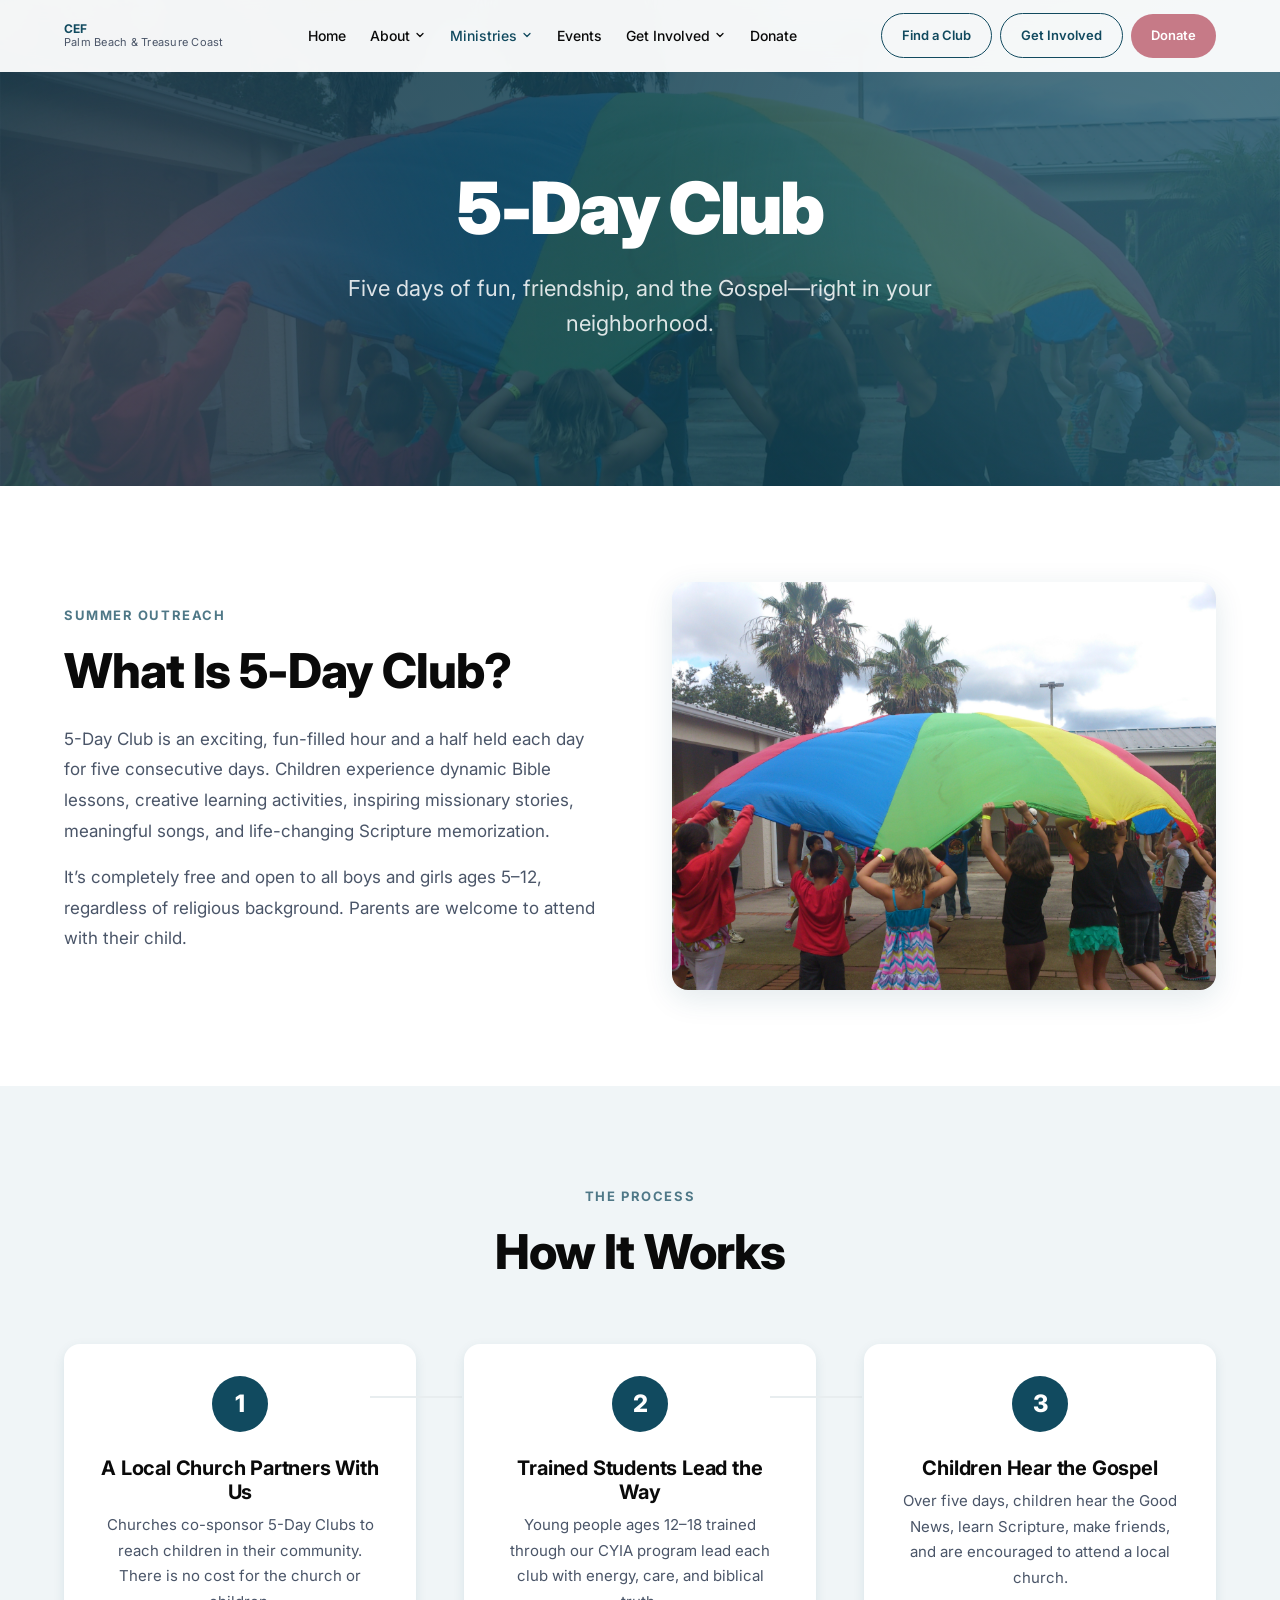
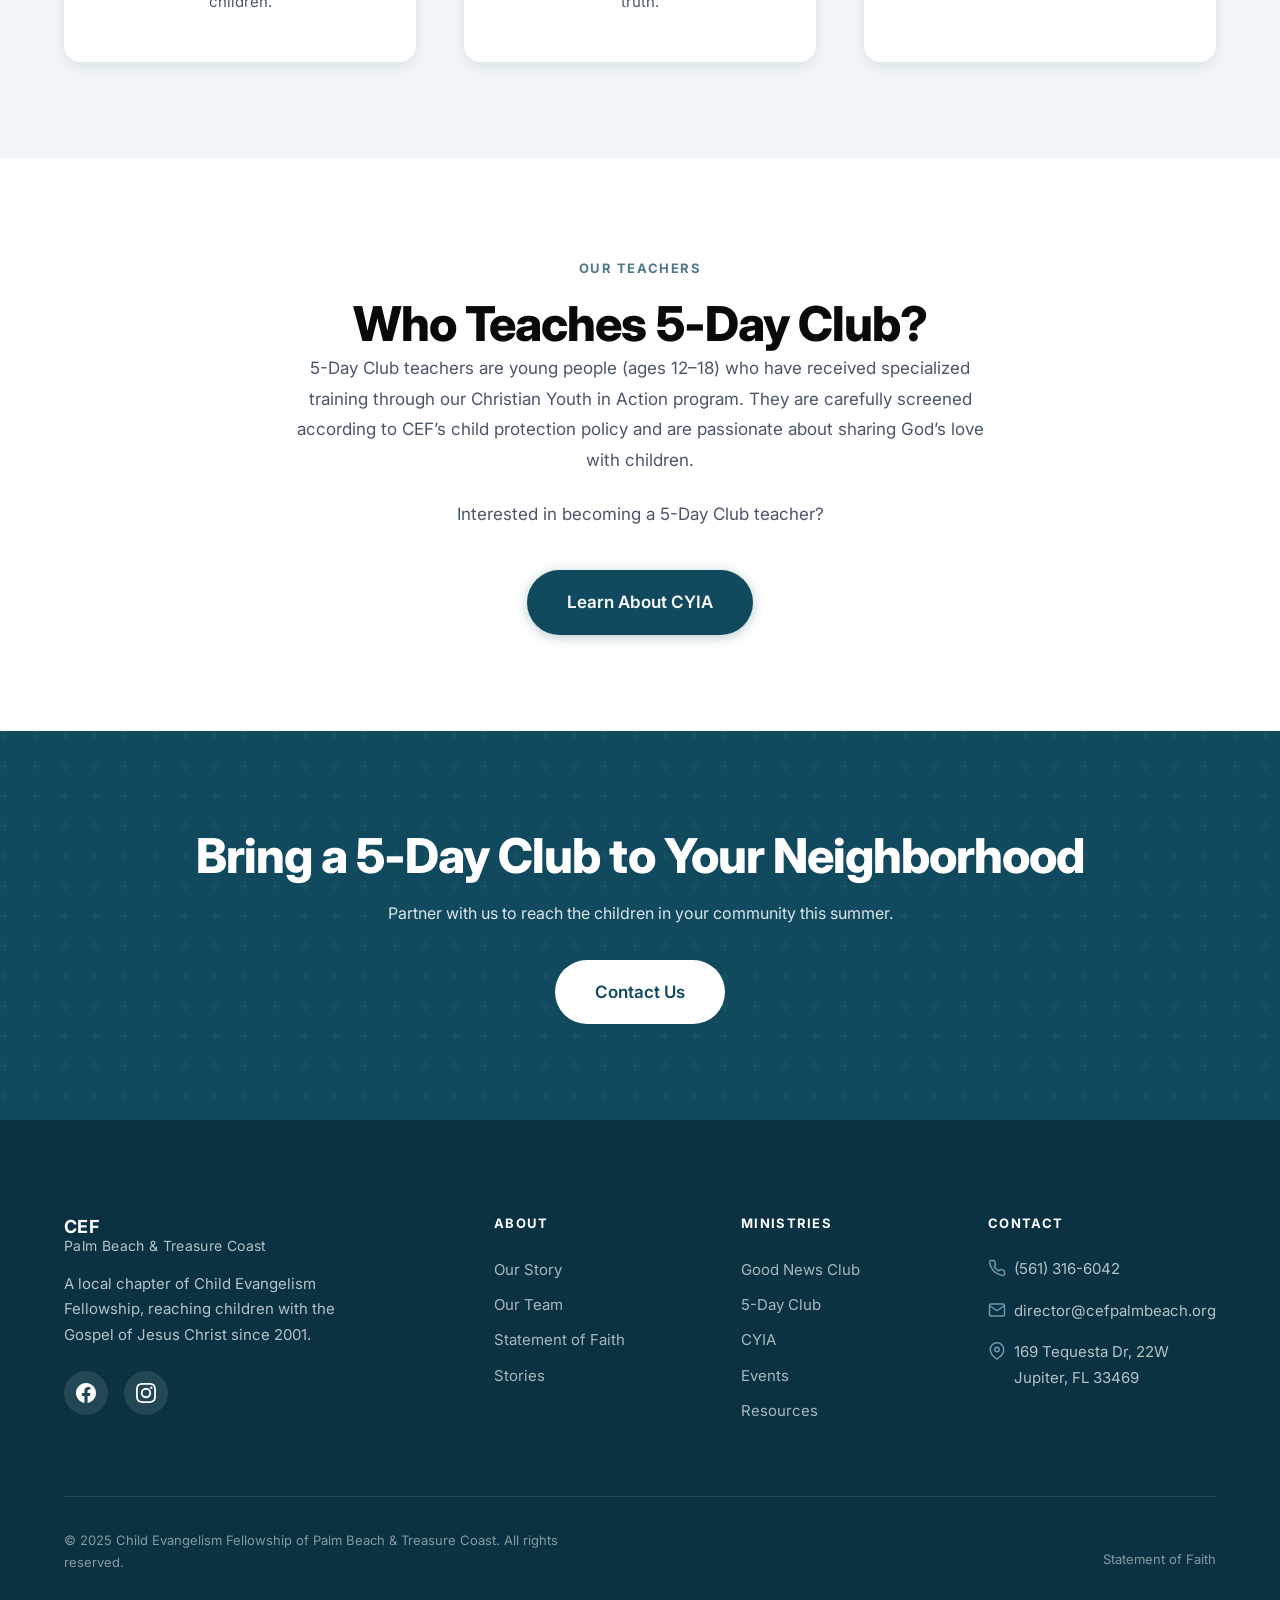
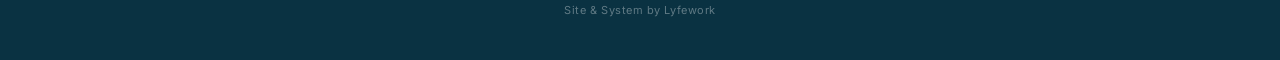
==== commit 9b82c232: "Add all images from original site + Lyfework footer credit - Downloaded 18 images from Wix CDN (hero" ====
--- a/pages/5-day-club.html
+++ b/pages/5-day-club.html
@@ -486,6 +486,9 @@
         </div>
       </div>
     </div>
+    <div class="lyf-credit">
+      Site &amp; System by <a href="https://lyfework.io" target="_blank" rel="noopener">Lyfework</a>
+    </div>
   </footer>
 
   <!-- Scripts -->
--- a/css/styles.css
+++ b/css/styles.css
@@ -1408,6 +1408,24 @@
 
 .footer__legal a:hover {
   color: var(--color-white);
+}
+
+.lyf-credit {
+  text-align: center;
+  font-size: 11px;
+  color: rgba(255,255,255,0.35);
+  padding: 12px 0 8px;
+  letter-spacing: 0.05em;
+}
+
+.lyf-credit a {
+  color: rgba(255,255,255,0.35);
+  text-decoration: none;
+  transition: color 0.2s;
+}
+
+.lyf-credit a:hover {
+  color: rgba(255,255,255,0.6);
 }
 
 /* --- Scroll Animations --- */
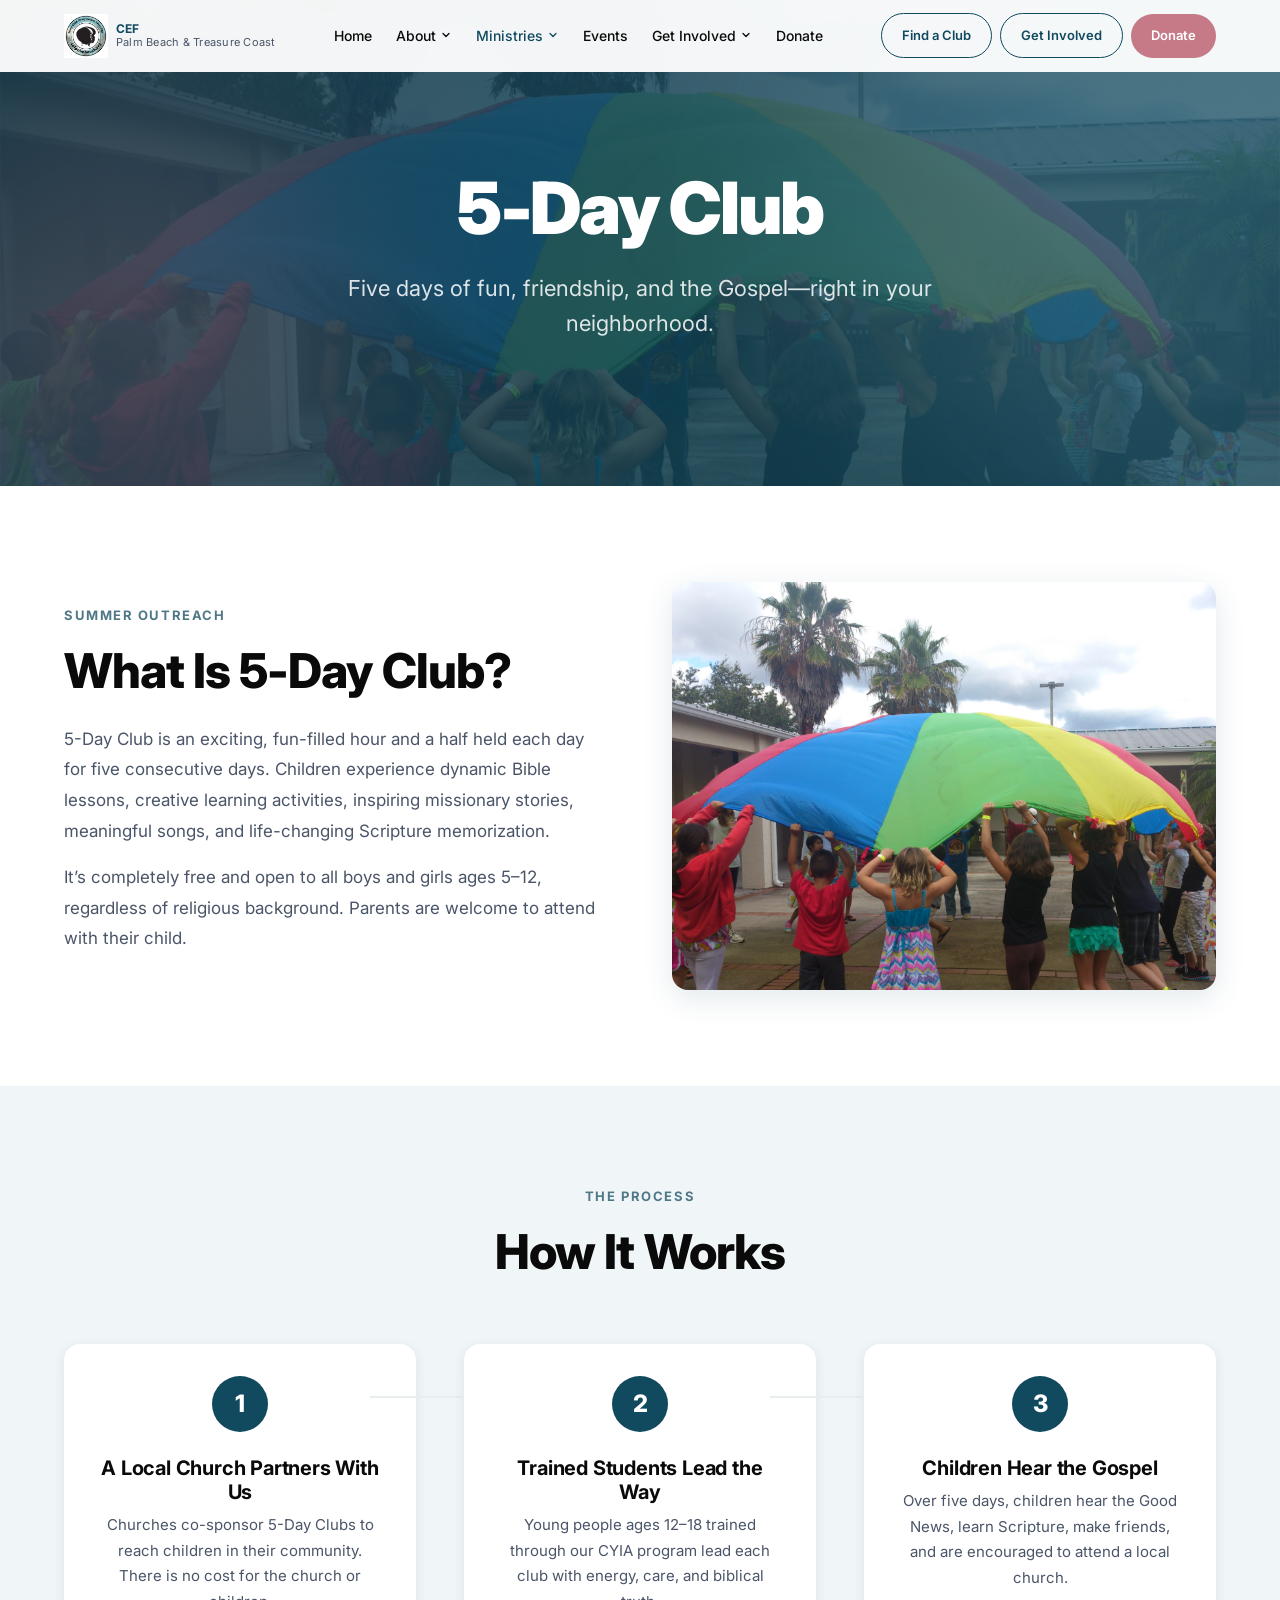
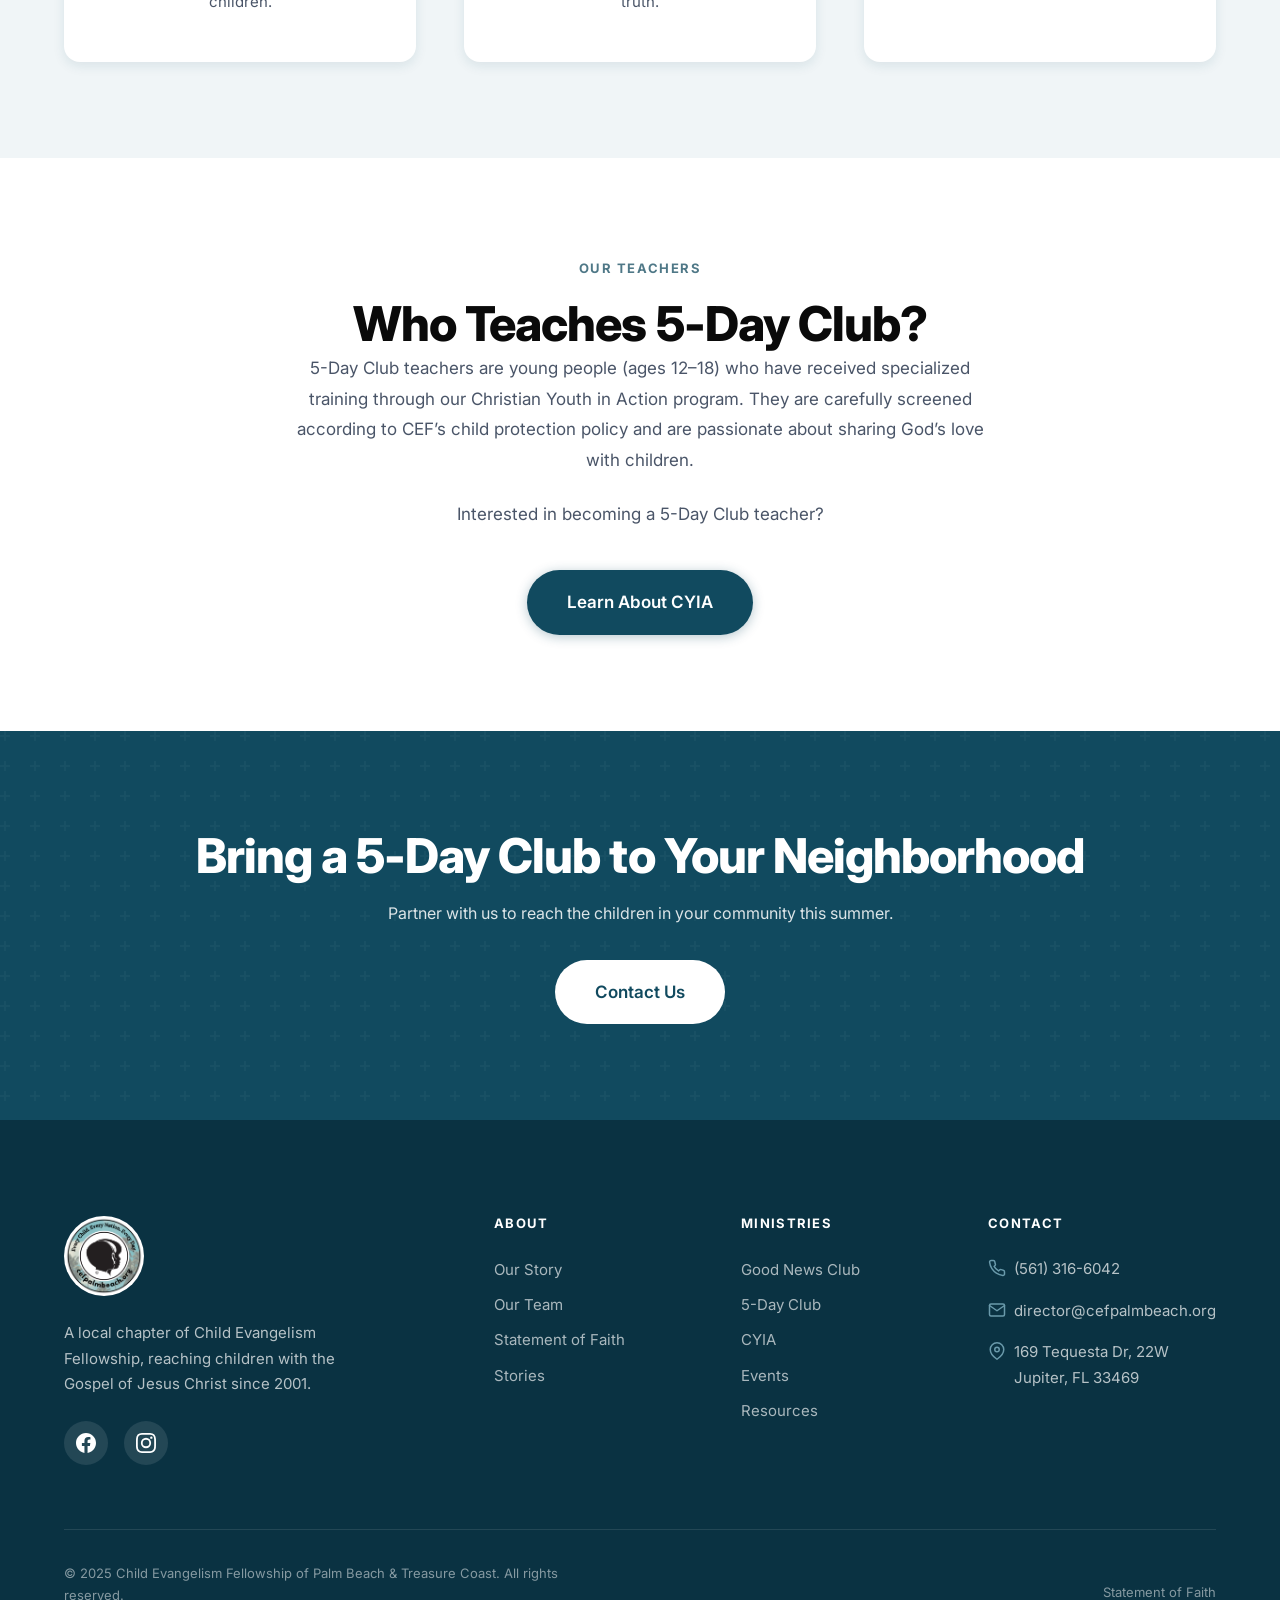
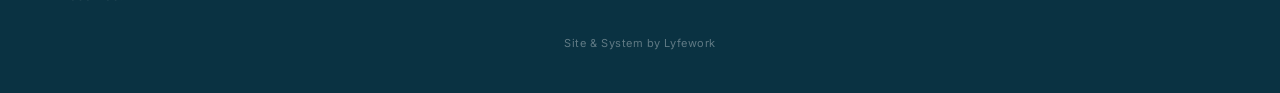
==== commit b834610e: "Add logo to header/footer on all pages, fix homepage headlines to single line - Logo image now appea" ====
--- a/pages/5-day-club.html
+++ b/pages/5-day-club.html
@@ -154,6 +154,7 @@
     <div class="header__inner">
       <!-- Logo -->
       <a href="../index.html" class="header__logo" aria-label="CEF Palm Beach &amp; Treasure Coast - Home">
+        <img src="../assets/images/logo.png" alt="CEF Palm Beach &amp; Treasure Coast" width="44" height="44">
         <div class="header__logo-text">
           CEF
           <span>Palm Beach &amp; Treasure Coast</span>
@@ -405,10 +406,7 @@
 
         <!-- Brand Column -->
         <div class="footer__brand">
-          <div class="header__logo-text" style="font-size: 1.125rem; color: var(--color-white); margin-bottom: var(--space-md);">
-            CEF
-            <span style="color: rgba(255,255,255,0.7); font-size: 0.875rem;">Palm Beach &amp; Treasure Coast</span>
-          </div>
+          <img src="../assets/images/logo.png" alt="CEF Palm Beach &amp; Treasure Coast" class="footer__logo" width="80" height="80">
           <p class="footer__tagline">
             A local chapter of Child Evangelism Fellowship, reaching children with the Gospel of Jesus Christ since 2001.
           </p>
--- a/css/styles.css
+++ b/css/styles.css
@@ -1290,9 +1290,11 @@
 }
 
 .footer__logo {
-  height: 56px;
-  width: auto;
+  height: 80px;
+  width: 80px;
+  border-radius: 50%;
   margin-bottom: var(--space-lg);
+  object-fit: cover;
 }
 
 .footer__tagline {
